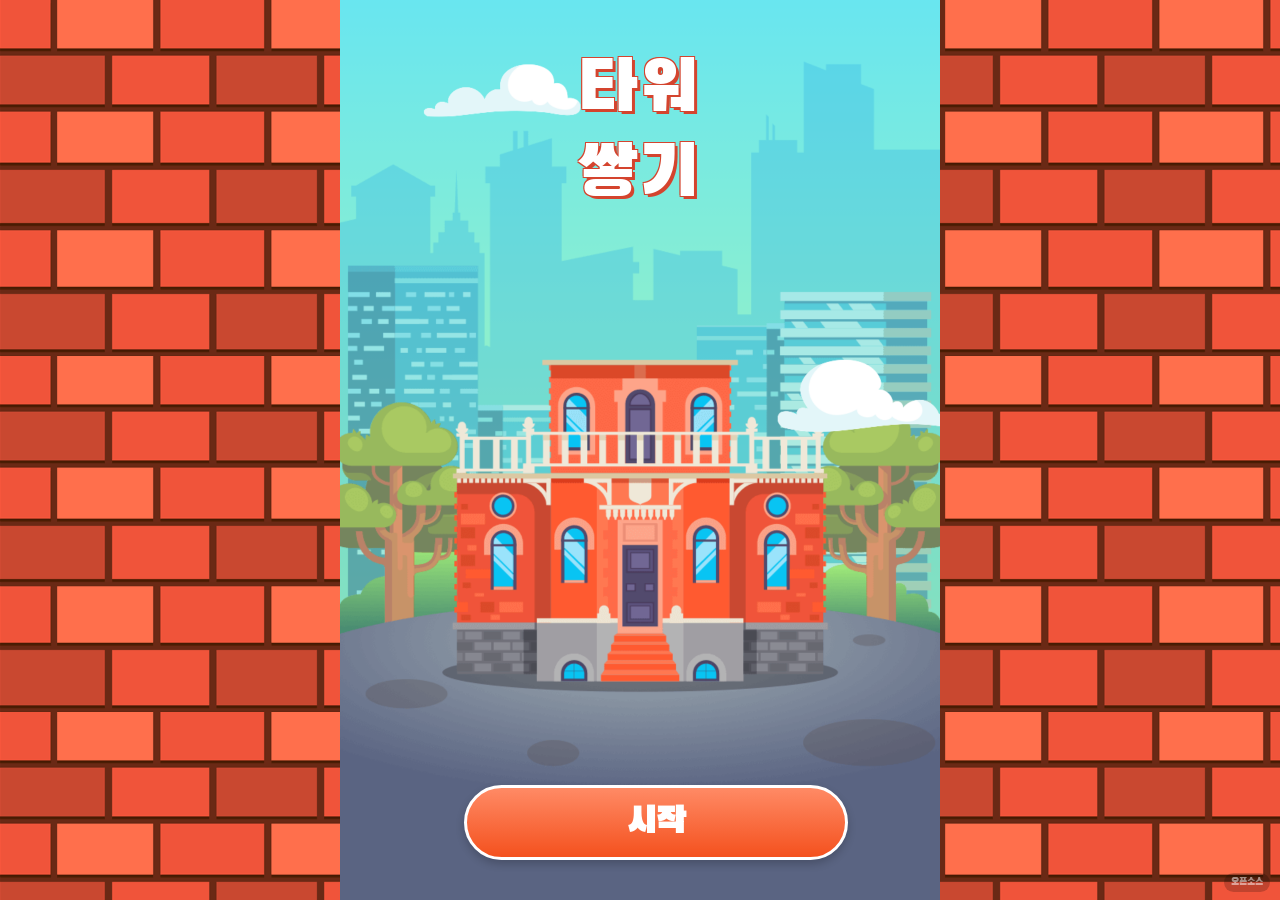
==== index.html @ 3e81380a "Add PWA support (manifest and service worker)" ====
<!DOCTYPE html>
<html lang="ko">
<head>
  <meta charset="UTF-8">
  <base href="./">
  <meta name="viewport" content="width=device-width,initial-scale=1,maximum-scale=1,user-scalable=no,minimal-ui">
  <meta name="theme-color" content="#f95240">
  <link rel="manifest" href="./manifest.json">
  <title>타워 쌓기 - 토스 미니게임</title>
  <link rel="icon" type="image/x-icon" href="./assets/favicon-Cavh6cUP.png">
  <link rel="stylesheet" href="./mobile-layout.css">
  <style>
    @font-face {
      font-family: 'Black Han Sans';
      src: url('./assets/BlackHanSans-Regular-XAxCrE-R.ttf') format('truetype');
      font-weight: 400;
      font-style: normal;
      font-display: swap;
    }
    @font-face {
      font-family: 'wenxue';
      src: url('./assets/wenxue-BRU_-e2p.woff') format('woff'),
           url('./assets/wenxue-CHof2flc.ttf') format('truetype');
      font-weight: normal;
      font-style: normal;
    }
    * { margin: 0; padding: 0; }
    img { width: 100%; }
    html { background: #fff; height: 100%; }
    body {
      font-family: 'Black Han Sans', 'Apple SD Gothic Neo', 'Noto Sans CJK KR', sans-serif;
      margin: 0 auto; text-align: center;
      width: 100%; height: 100%;
      background: #f95240 url(./assets/main-bg-4moCKXOc.png);
    }
    html { font-size: 17.6vh; }
    #canvas { position: fixed; left: 0; top: 0; right: 0; bottom: 0; margin: auto; }
    a { text-decoration: none; }
    li, ol, ul { list-style-type: none; padding: 0; margin: 0; }
    .hide { display: none; }

    .loading { background-color: #f05a50; height: 100%; width: 100%; }
    .loading .main { width: 60%; margin: 0 auto; color: #fff; }
    .loading .main img { width: 60%; margin: 1rem auto 0; }
    .loading .main .title { font-size: .3rem; }
    .loading .main .text { font-size: .15rem; }
    .loading .main .bar { height: .12rem; width: 100%; border: 3px solid #fff; border-radius: .6rem; margin: .1rem 0; }
    .loading .main .bar .sub { height: .1rem; width: 98%; margin: .008rem auto 0; }
    .loading .main .bar .percent { height: 100%; width: 0; background-color: #fff; border-radius: .6rem; }
    .loading .logo { position: absolute; bottom: .3rem; left: 0; right: 0; }
    .loading .logo img { width: 1rem; }

    .content { height: 100vh; max-width: 480px; margin: 0 auto; position: relative; }
    .landing .title { width: 60%; }
    .landing .action-2 { position: absolute; bottom: .2rem; width: 100%; }
    .landing .start { width: 65%; }

    .modal .mask { background-color: #000; opacity: .6; position: fixed; height: 100%; width: 100%; top: 0; left: 0; }
    .modal .modal-content { position: fixed; height: 100%; width: 90%; max-width: 480px; left: 50%; transform: translateX(-50%); margin-top: .3rem; top: 0; }
    .modal .main { width: 85%; margin: 0 auto; }
    .modal .container { position: relative; }
    .modal .bg { width: 100%; position: absolute; top: 0; left: 0; }
    .modal .modal-main { width: 100%; position: absolute; top: 0; left: 0; margin-top: -.4rem; }
    .modal .over-img { width: 80%; margin: .8rem auto 0; }
    .modal .over-score { margin-top: -.2rem; font-size: .5rem; color: #ff735c; text-shadow: -2px -2px 0 #fff, 2px -2px 0 #fff, -2px 2px 0 #fff, 2px 2px 0 #fff; }
    .modal .tip { font-size: .16rem; color: #9b724e; }
    .modal .over-button-b { width: 70%; margin: .1rem auto 0; }

    /* Korean localized text styles */
    .ko-title {
      font-family: 'Black Han Sans', 'Apple SD Gothic Neo', 'Noto Sans CJK KR', sans-serif;
      font-size: .45rem;
      color: #fff;
      text-shadow: 3px 3px 0 #d4442e, -1px -1px 0 #d4442e, 1px -1px 0 #d4442e, -1px 1px 0 #d4442e;
      letter-spacing: 0.05em;
      line-height: 1.2;
      padding: .3rem 0;
      width: 80%;
      margin: 0 auto;
    }
    .ko-btn {
      display: inline-block;
      font-family: 'Black Han Sans', 'Apple SD Gothic Neo', 'Noto Sans CJK KR', sans-serif;
      font-size: .22rem;
      color: #fff;
      background: linear-gradient(180deg, #ff8a65 0%, #f4511e 100%);
      border: 3px solid #fff;
      border-radius: .6rem;
      padding: .08rem .4rem;
      cursor: pointer;
      text-decoration: none;
      box-shadow: 0 4px 8px rgba(0,0,0,0.2);
      transition: transform 0.1s;
      margin: .05rem 0;
    }
    .ko-btn:active { transform: scale(0.95); }
    .ko-btn.action-grid__primary { display: block; width: 80%; margin: .05rem auto; }
    .ko-game-over {
      font-family: 'Black Han Sans', 'Apple SD Gothic Neo', 'Noto Sans CJK KR', sans-serif;
      font-size: .32rem;
      color: #ff735c;
      text-shadow: -2px -2px 0 #fff, 2px -2px 0 #fff, -2px 2px 0 #fff, 2px 2px 0 #fff;
      margin: .6rem auto .1rem;
    }

    .swing {
      animation: sw 2s ease-in-out alternate infinite;
    }
    @keyframes sw {
      0% { transform: rotate(5deg); transform-origin: top center; }
      100% { transform: rotate(-5deg); transform-origin: top center; }
    }
  </style>
  <!-- Toss SDK bridge: exposes window.TossFramework from @apps-in-toss/web-framework -->
  <script src="./toss-bridge.js"></script>
  <script type="module" crossorigin src="./assets/index-CRgUAfRE.js"></script>
  <script>
    if ('serviceWorker' in navigator) {
      window.addEventListener('load', () => {
        navigator.serviceWorker.register('./sw.js')
          .then(reg => console.log('Service Worker registered', reg))
          .catch(err => console.error('Service Worker registration failed', err));
      });
    }
  </script>
</head>
<body>
  <canvas id="canvas" class="hide"></canvas>
  <div class="content base-layout">
    <div class="loading">
      <div class="main">
        <img src="./assets/main-loading-CPKvSDCZ.gif">
        <div class="progress">
          <div class="title">0%</div>
          <div class="bar"><div class="sub"><div class="percent"></div></div></div>
          <div class="text">로딩 중...</div>
        </div>
      </div>
    </div>
    <div class="landing hide">
      <div class="action-1">
        <div class="ko-title swing">타워<br>쌓기</div>
      </div>
      <div class="action-2">
        <div id="start" class="ko-btn action-grid__primary">시작</div>
      </div>
    </div>
    <a href="./credits.html" style="position:fixed;bottom:8px;right:10px;z-index:9999;font-size:10px;color:rgba(255,255,255,0.5);text-decoration:none;background:rgba(0,0,0,0.2);padding:3px 7px;border-radius:10px;">오픈소스</a>
    <div id="modal" class="modal hide">
      <div class="mask"></div>
      <div class="js-modal-content modal-content">
        <div class="main">
          <div class="container">
            <img src="./assets/main-modal-bg-Vj09WdUN.png" class="bg">
            <div class="modal-main">
              <div id="over-modal" class="hide js-modal-card">
                <div class="ko-game-over">게임 오버</div>
                <div id="score" class="over-score"></div>
                <div id="over-zero" class="hide">
                  <div class="tip">
                    <p>다시 시도!</p>
                    <div class="ko-btn js-reload action-grid__primary">다시하기</div>
                  </div>
                </div>
              </div>
            </div>
          </div>
        </div>
      </div>
    </div>
  </div>
</body>
</html>
---- mobile-layout.css ----
/**
 * Shared Mobile Layout System for Toss Mini-Games
 *
 * Common classes:
 *   .base-layout    — single mobile container (max-width 480px, centered)
 *   .top-nav        — top navigation bar
 *   .section-card   — bordered content card with padding
 *   .resource-list  — 2-column grid for key-value information
 *   .action-grid    — button grid (primary full-width, secondary 2-col)
 *   .bottom-bar     — fixed/sticky bottom menu
 *
 * Rules applied globally:
 *   - overflow-x hidden (no horizontal scroll)
 *   - iPhone safe area insets
 *   - word-wrap / overflow-wrap for long text
 */

/* === Global resets for mobile === */
html, body {
  overflow-x: hidden;
  overscroll-behavior: none;
  -webkit-overflow-scrolling: touch;
  -webkit-text-size-adjust: 100%;
}

/* iPhone safe area support */
body {
  padding-top: env(safe-area-inset-top);
  padding-left: env(safe-area-inset-left);
  padding-right: env(safe-area-inset-right);
}

/* Prevent text overflow globally */
*, *::before, *::after {
  box-sizing: border-box;
  word-wrap: break-word;
  overflow-wrap: break-word;
}

/* === BaseLayout === */
.base-layout {
  width: 100%;
  max-width: 480px;
  margin: 0 auto;
  padding: 0 16px;
  box-sizing: border-box;
  min-height: 100vh;
  display: flex;
  flex-direction: column;
}

/* === TopNav === */
.top-nav {
  display: flex;
  align-items: center;
  justify-content: space-between;
  padding: 10px 0;
  flex-shrink: 0;
}

.top-nav__title {
  font-weight: bold;
  font-size: 1.2em;
}

.top-nav__actions {
  display: flex;
  gap: 8px;
  align-items: center;
}

/* === SectionCard === */
.section-card {
  border: 1px solid rgba(0, 0, 0, 0.15);
  border-radius: 8px;
  padding: 12px 14px;
  margin-bottom: 12px;
  background: inherit;
}

.section-card__title {
  font-weight: bold;
  font-size: 0.85em;
  text-transform: uppercase;
  letter-spacing: 0.03em;
  margin-bottom: 8px;
  opacity: 0.7;
}

/* === ResourceList (2-column grid) === */
.resource-list {
  display: grid;
  grid-template-columns: 1fr 1fr;
  gap: 6px 12px;
  list-style: none;
  padding: 0;
  margin: 0;
}

.resource-list__item {
  display: flex;
  justify-content: space-between;
  align-items: baseline;
  padding: 4px 0;
  min-width: 0;
}

.resource-list__key {
  white-space: nowrap;
  overflow: hidden;
  text-overflow: ellipsis;
  margin-right: 6px;
  flex-shrink: 1;
  min-width: 0;
}

.resource-list__val {
  font-weight: bold;
  white-space: nowrap;
  flex-shrink: 0;
}

/* === ActionGrid === */
.action-grid {
  display: flex;
  flex-direction: column;
  gap: 8px;
  margin: 12px 0;
}

/* Primary buttons: full width */
.action-grid .btn-primary,
.action-grid__primary {
  display: block;
  width: 100%;
  padding: 12px 16px;
  border: none;
  border-radius: 6px;
  font-size: 1em;
  font-weight: bold;
  text-align: center;
  cursor: pointer;
  -webkit-tap-highlight-color: transparent;
}

/* Secondary buttons: 2-column grid */
.action-grid__secondary {
  display: grid;
  grid-template-columns: 1fr 1fr;
  gap: 8px;
}

.action-grid__secondary .btn-secondary,
.action-grid .btn-secondary {
  display: block;
  width: 100%;
  padding: 10px 12px;
  border: 1px solid currentColor;
  border-radius: 6px;
  font-size: 0.9em;
  text-align: center;
  cursor: pointer;
  background: transparent;
  -webkit-tap-highlight-color: transparent;
}

/* === BottomBar === */
.bottom-bar {
  position: fixed;
  bottom: 0;
  left: 0;
  right: 0;
  display: flex;
  justify-content: center;
  gap: 16px;
  padding: 10px 16px;
  padding-bottom: calc(10px + env(safe-area-inset-bottom));
  z-index: 1000;
  border-top: 1px solid rgba(0, 0, 0, 0.1);
  background: rgba(255, 255, 255, 0.95);
}

.bottom-bar__item {
  display: flex;
  flex-direction: column;
  align-items: center;
  font-size: 0.75em;
  cursor: pointer;
  -webkit-tap-highlight-color: transparent;
  text-decoration: none;
  color: inherit;
}

/* Reserve space so fixed bottom-bar doesn't cover content */
.has-bottom-bar {
  padding-bottom: calc(60px + env(safe-area-inset-bottom));
}
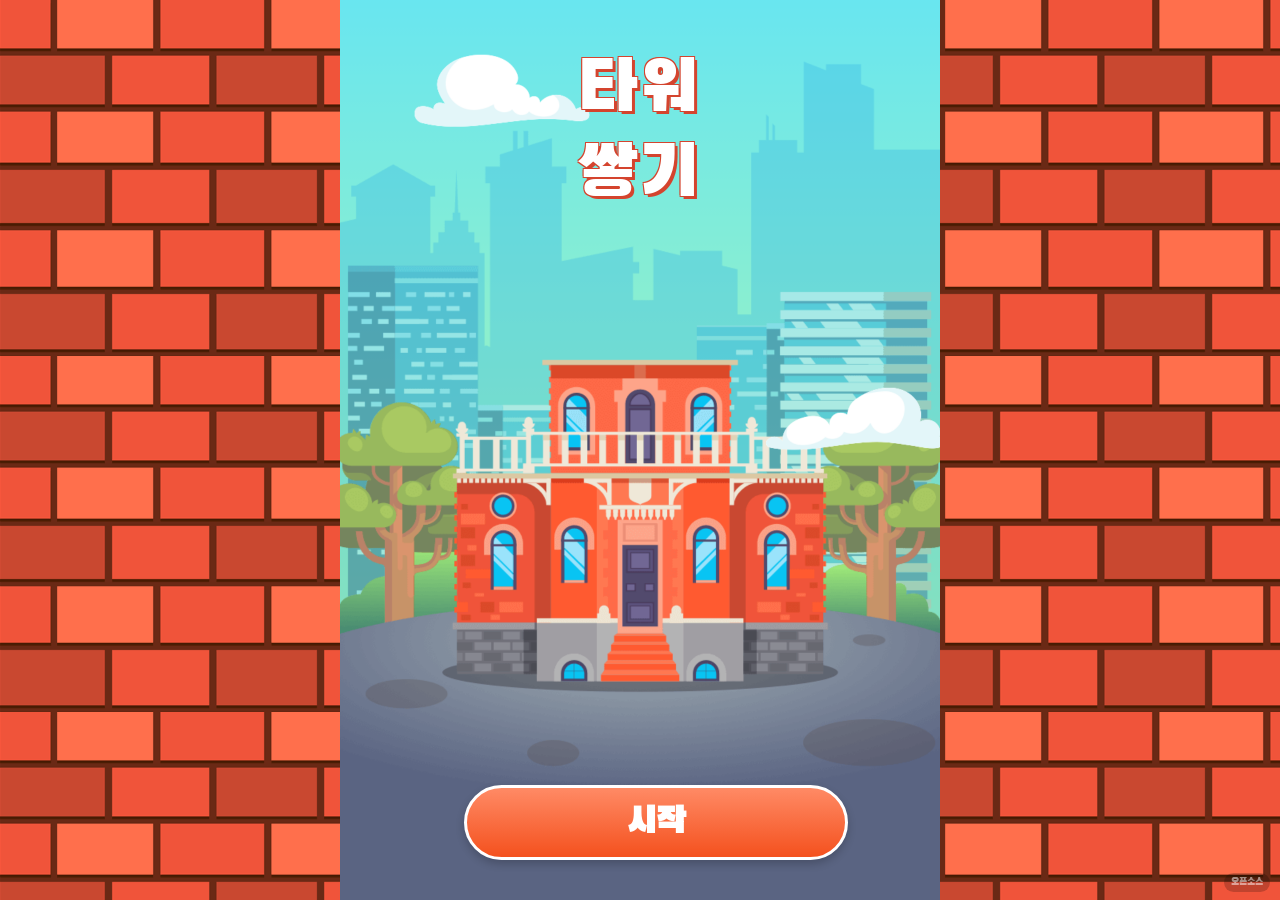
==== commit 88d61199: "Fix PWABuilder timeout issue by forcing immediate Service Worker registration and activation" ====
--- a/index.html
+++ b/index.html
@@ -116,11 +116,9 @@
   <script type="module" crossorigin src="./assets/index-CRgUAfRE.js"></script>
   <script>
     if ('serviceWorker' in navigator) {
-      window.addEventListener('load', () => {
-        navigator.serviceWorker.register('./sw.js')
-          .then(reg => console.log('Service Worker registered', reg))
-          .catch(err => console.error('Service Worker registration failed', err));
-      });
+      navigator.serviceWorker.register('./sw.js')
+        .then(reg => console.log('Service Worker registered', reg))
+        .catch(err => console.error('Service Worker registration failed', err));
     }
   </script>
 </head>
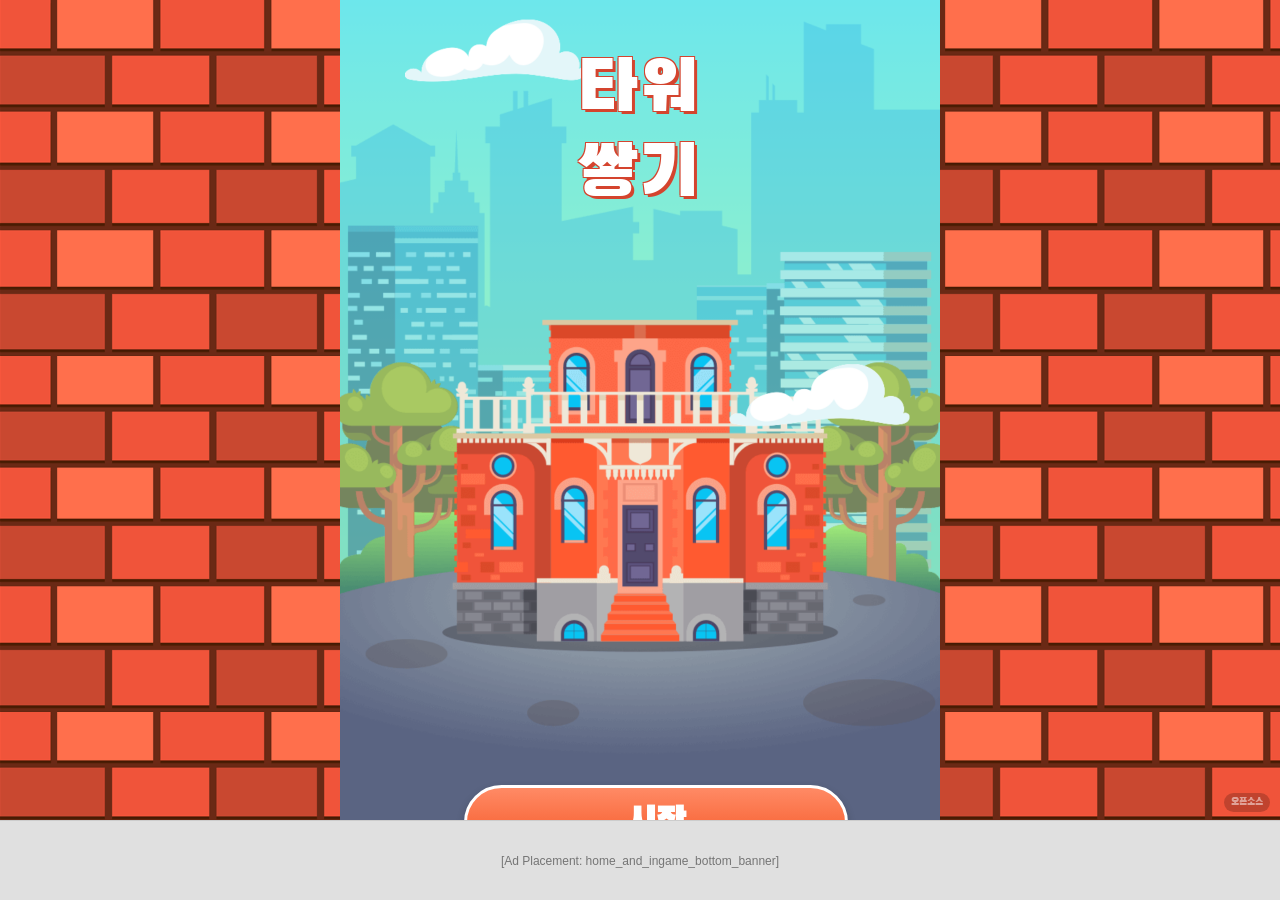
==== commit 1c6eeaf8: "feat: integrate toss ad hooks and update heart economy" ====
--- a/index.html
+++ b/index.html
@@ -5,7 +5,6 @@
   <base href="./">
   <meta name="viewport" content="width=device-width,initial-scale=1,maximum-scale=1,user-scalable=no,minimal-ui">
   <meta name="theme-color" content="#f95240">
-  <link rel="manifest" href="./manifest.json">
   <title>타워 쌓기 - 토스 미니게임</title>
   <link rel="icon" type="image/x-icon" href="./assets/favicon-Cavh6cUP.png">
   <link rel="stylesheet" href="./mobile-layout.css">
@@ -32,12 +31,14 @@
       margin: 0 auto; text-align: center;
       width: 100%; height: 100%;
       background: #f95240 url(./assets/main-bg-4moCKXOc.png);
+      overflow: hidden;
     }
     html { font-size: 17.6vh; }
-    #canvas { position: fixed; left: 0; top: 0; right: 0; bottom: 0; margin: auto; }
+    /* Adjusted bottom to 80px to make room for banner ad */
+    #canvas { position: fixed; left: 0; top: 0; right: 0; bottom: 80px; margin: auto; }
     a { text-decoration: none; }
     li, ol, ul { list-style-type: none; padding: 0; margin: 0; }
-    .hide { display: none; }
+    .hide { display: none !important; }
 
     .loading { background-color: #f05a50; height: 100%; width: 100%; }
     .loading .main { width: 60%; margin: 0 auto; color: #fff; }
@@ -50,7 +51,8 @@
     .loading .logo { position: absolute; bottom: .3rem; left: 0; right: 0; }
     .loading .logo img { width: 1rem; }
 
-    .content { height: 100vh; max-width: 480px; margin: 0 auto; position: relative; }
+    /* Adjusted content height to not overlap with bottom banner */
+    .content { height: calc(100vh - 80px); max-width: 480px; margin: 0 auto; position: relative; }
     .landing .title { width: 60%; }
     .landing .action-2 { position: absolute; bottom: .2rem; width: 100%; }
     .landing .start { width: 65%; }
@@ -95,6 +97,12 @@
     }
     .ko-btn:active { transform: scale(0.95); }
     .ko-btn.action-grid__primary { display: block; width: 80%; margin: .05rem auto; }
+    
+    #rewarded-retry {
+      background: linear-gradient(180deg, #4caf50 0%, #2e7d32 100%);
+      font-size: .18rem;
+    }
+
     .ko-game-over {
       font-family: 'Black Han Sans', 'Apple SD Gothic Neo', 'Noto Sans CJK KR', sans-serif;
       font-size: .32rem;
@@ -110,17 +118,44 @@
       0% { transform: rotate(5deg); transform-origin: top center; }
       100% { transform: rotate(-5deg); transform-origin: top center; }
     }
+
+    /* Ad placeholders */
+    .ad-placeholder {
+      width: 100%;
+      height: 80px;
+    }
+    .bottom-banner-container {
+      position: fixed;
+      bottom: 0;
+      left: 0;
+      right: 0;
+      width: 100%;
+      height: 80px;
+      z-index: 9999;
+      background-color: #e0e0e0;
+    }
+    .gameover-image-ad {
+      width: 80%;
+      height: 60px;
+      margin: 10px auto;
+      border-radius: 8px;
+    }
   </style>
+
+  <!-- Toss Ads Abstraction Layer -->
+  <script src="./toss-ads.js"></script>
+
+  <script>
+    // Initialize heart economy from sessionStorage
+    const storedHearts = sessionStorage.getItem('currentStartHearts');
+    window.currentStartHearts = storedHearts ? parseInt(storedHearts, 10) : 1;
+    // Clear it so it defaults to 1 for the next session unless explicitly rewarded again
+    sessionStorage.removeItem('currentStartHearts');
+  </script>
+
   <!-- Toss SDK bridge: exposes window.TossFramework from @apps-in-toss/web-framework -->
   <script src="./toss-bridge.js"></script>
   <script type="module" crossorigin src="./assets/index-CRgUAfRE.js"></script>
-  <script>
-    if ('serviceWorker' in navigator) {
-      navigator.serviceWorker.register('./sw.js')
-        .then(reg => console.log('Service Worker registered', reg))
-        .catch(err => console.error('Service Worker registration failed', err));
-    }
-  </script>
 </head>
 <body>
   <canvas id="canvas" class="hide"></canvas>
@@ -143,7 +178,8 @@
         <div id="start" class="ko-btn action-grid__primary">시작</div>
       </div>
     </div>
-    <a href="./credits.html" style="position:fixed;bottom:8px;right:10px;z-index:9999;font-size:10px;color:rgba(255,255,255,0.5);text-decoration:none;background:rgba(0,0,0,0.2);padding:3px 7px;border-radius:10px;">오픈소스</a>
+    <a href="./credits.html" style="position:fixed;bottom:88px;right:10px;z-index:9998;font-size:10px;color:rgba(255,255,255,0.5);text-decoration:none;background:rgba(0,0,0,0.2);padding:3px 7px;border-radius:10px;">오픈소스</a>
+    
     <div id="modal" class="modal hide">
       <div class="mask"></div>
       <div class="js-modal-content modal-content">
@@ -156,9 +192,11 @@
                 <div id="score" class="over-score"></div>
                 <div id="over-zero" class="hide">
                   <div class="tip">
-                    <p>다시 시도!</p>
-                    <div class="ko-btn js-reload action-grid__primary">다시하기</div>
+                    <div class="ko-btn id-retry-interstitial action-grid__primary">다시하기</div>
+                    <div class="ko-btn id-retry-rewarded action-grid__primary" id="rewarded-retry">광고 보고 하트 3개 받기</div>
                   </div>
+                  <!-- Game Over Lower Image Ad -->
+                  <div id="gameover_bottom_image_ad" class="ad-placeholder gameover-image-ad"></div>
                 </div>
               </div>
             </div>
@@ -167,5 +205,50 @@
       </div>
     </div>
   </div>
+
+  <!-- Global Bottom Banner Ad Area -->
+  <div id="global_bottom_banner" class="bottom-banner-container"></div>
+
+  <script>
+    // Adjust canvas height to not overlap with the bottom banner
+    window.TossAds.renderOrReserveBannerAd('global_bottom_banner', 'home_and_ingame_bottom_banner');
+    window.TossAds.renderOrReserveBannerAd('gameover_bottom_image_ad', 'gameover_bottom_image_ad');
+
+    // Override the setGameFailed logic from the bundled script
+    // We attach to the native JS load event to override any globals
+    window.addEventListener('load', () => {
+      if (window.TowerGame) {
+        // Find setGameFailed logic. It was hardcoded in the HTML previously, so we'll re-bind it.
+        // Actually, setGameFailed is passed into TowerGame initialization in index-*.js.
+        // Since we cannot easily override it after init, we update the logic in the minified bundle directly.
+      }
+    });
+
+    // Handle Interstitial Retry Hook
+    document.querySelectorAll('.id-retry-interstitial').forEach(btn => {
+      btn.addEventListener('click', async () => {
+        const success = await window.TossAds.showInterstitialAd('game_over_retry_interstitial');
+        if (success) {
+          const e = new URL(window.location.href);
+          e.searchParams.set("s", Date.now());
+          window.location.href = e.toString();
+        }
+      });
+    });
+
+    // Handle Rewarded Ad Hearts Hook
+    document.querySelectorAll('.id-retry-rewarded').forEach(btn => {
+      btn.addEventListener('click', async () => {
+        const success = await window.TossAds.showRewardedAd('game_over_rewarded_hearts');
+        if (success) {
+          // Grant 3 hearts for the next attempt
+          sessionStorage.setItem('currentStartHearts', 3);
+          const e = new URL(window.location.href);
+          e.searchParams.set("s", Date.now());
+          window.location.href = e.toString();
+        }
+      });
+    });
+  </script>
 </body>
 </html>
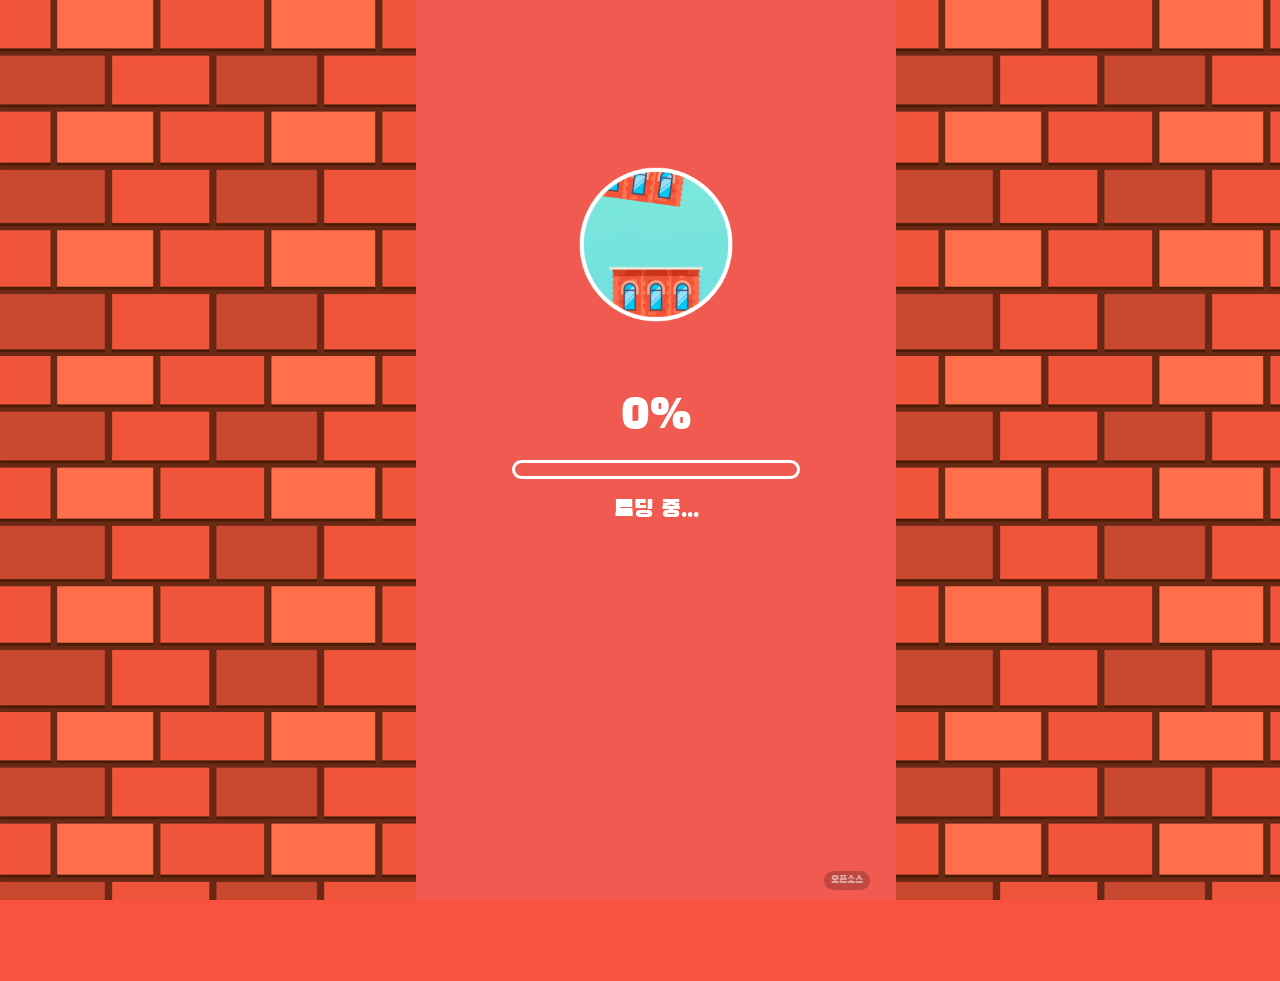
==== commit 7602a882: "fix: adjust layout for bottom banner and change heart semantics to attempts" ====
--- a/index.html
+++ b/index.html
@@ -3,7 +3,7 @@
 <head>
   <meta charset="UTF-8">
   <base href="./">
-  <meta name="viewport" content="width=device-width,initial-scale=1,maximum-scale=1,user-scalable=no,minimal-ui">
+  <meta name="viewport" content="width=device-width,initial-scale=1,maximum-scale=1,user-scalable=no,minimal-ui,viewport-fit=cover">
   <meta name="theme-color" content="#f95240">
   <title>타워 쌓기 - 토스 미니게임</title>
   <link rel="icon" type="image/x-icon" href="./assets/favicon-Cavh6cUP.png">
@@ -23,46 +23,96 @@
       font-weight: normal;
       font-style: normal;
     }
-    * { margin: 0; padding: 0; }
+    * { margin: 0; padding: 0; box-sizing: border-box; }
     img { width: 100%; }
-    html { background: #fff; height: 100%; }
-    body {
+    
+    html, body {
+      height: 100%;
+      background: #f95240 url(./assets/main-bg-4moCKXOc.png);
       font-family: 'Black Han Sans', 'Apple SD Gothic Neo', 'Noto Sans CJK KR', sans-serif;
-      margin: 0 auto; text-align: center;
-      width: 100%; height: 100%;
-      background: #f95240 url(./assets/main-bg-4moCKXOc.png);
       overflow: hidden;
     }
     html { font-size: 17.6vh; }
-    /* Adjusted bottom to 80px to make room for banner ad */
-    #canvas { position: fixed; left: 0; top: 0; right: 0; bottom: 80px; margin: auto; }
+
+    /* Layout wrapper to safely reserve bottom space without overlap */
+    .app-wrapper {
+      display: flex;
+      flex-direction: column;
+      width: 100%;
+      height: 100%;
+    }
+    
+    .content-area {
+      flex: 1;
+      position: relative;
+      width: 100%;
+      max-width: 480px;
+      margin: 0 auto;
+      display: flex;
+      flex-direction: column;
+    }
+
+    /* Ad placeholders */
+    .ad-placeholder {
+      width: 100%;
+      display: flex;
+      align-items: center;
+      justify-content: center;
+      background-color: #e0e0e0;
+      color: #757575;
+      font-size: 12px;
+      font-family: sans-serif;
+      text-align: center;
+    }
+    
+    .bottom-banner-container {
+      flex-shrink: 0;
+      width: 100%;
+      height: 80px;
+      padding-bottom: env(safe-area-inset-bottom);
+      box-sizing: content-box;
+      background-color: #e0e0e0;
+      border-top: 1px solid #ccc;
+    }
+    
+    .gameover-image-ad {
+      height: 60px;
+      margin: 10px auto;
+      border-radius: 8px;
+    }
+
+    #canvas { 
+      position: absolute; 
+      left: 0; top: 0; right: 0; bottom: 0; 
+      margin: auto; 
+    }
+    
     a { text-decoration: none; }
     li, ol, ul { list-style-type: none; padding: 0; margin: 0; }
     .hide { display: none !important; }
 
-    .loading { background-color: #f05a50; height: 100%; width: 100%; }
-    .loading .main { width: 60%; margin: 0 auto; color: #fff; }
+    .loading { background-color: #f05a50; height: 100%; width: 100%; position: absolute; z-index: 10; }
+    .loading .main { width: 60%; margin: 0 auto; color: #fff; text-align: center; }
     .loading .main img { width: 60%; margin: 1rem auto 0; }
     .loading .main .title { font-size: .3rem; }
     .loading .main .text { font-size: .15rem; }
     .loading .main .bar { height: .12rem; width: 100%; border: 3px solid #fff; border-radius: .6rem; margin: .1rem 0; }
     .loading .main .bar .sub { height: .1rem; width: 98%; margin: .008rem auto 0; }
     .loading .main .bar .percent { height: 100%; width: 0; background-color: #fff; border-radius: .6rem; }
-    .loading .logo { position: absolute; bottom: .3rem; left: 0; right: 0; }
+    .loading .logo { position: absolute; bottom: .3rem; left: 0; right: 0; text-align: center; }
     .loading .logo img { width: 1rem; }
 
-    /* Adjusted content height to not overlap with bottom banner */
-    .content { height: calc(100vh - 80px); max-width: 480px; margin: 0 auto; position: relative; }
-    .landing .title { width: 60%; }
-    .landing .action-2 { position: absolute; bottom: .2rem; width: 100%; }
+    .landing { flex: 1; display: flex; flex-direction: column; width: 100%; position: absolute; height: 100%; z-index: 5;}
+    .landing .action-1 { flex: 1; display: flex; align-items: center; justify-content: center; }
+    .landing .action-2 { padding-bottom: 30px; text-align: center; }
     .landing .start { width: 65%; }
 
-    .modal .mask { background-color: #000; opacity: .6; position: fixed; height: 100%; width: 100%; top: 0; left: 0; }
-    .modal .modal-content { position: fixed; height: 100%; width: 90%; max-width: 480px; left: 50%; transform: translateX(-50%); margin-top: .3rem; top: 0; }
+    .modal .mask { background-color: #000; opacity: .6; position: fixed; height: 100%; width: 100%; top: 0; left: 0; z-index: 20;}
+    .modal .modal-content { position: absolute; height: 100%; width: 90%; max-width: 480px; left: 50%; transform: translateX(-50%); top: 0; display: flex; flex-direction: column; justify-content: center; z-index: 21;}
     .modal .main { width: 85%; margin: 0 auto; }
     .modal .container { position: relative; }
     .modal .bg { width: 100%; position: absolute; top: 0; left: 0; }
-    .modal .modal-main { width: 100%; position: absolute; top: 0; left: 0; margin-top: -.4rem; }
+    .modal .modal-main { width: 100%; position: absolute; top: 0; left: 0; margin-top: -.4rem; text-align: center; }
     .modal .over-img { width: 80%; margin: .8rem auto 0; }
     .modal .over-score { margin-top: -.2rem; font-size: .5rem; color: #ff735c; text-shadow: -2px -2px 0 #fff, 2px -2px 0 #fff, -2px 2px 0 #fff, 2px 2px 0 #fff; }
     .modal .tip { font-size: .16rem; color: #9b724e; }
@@ -79,6 +129,7 @@
       padding: .3rem 0;
       width: 80%;
       margin: 0 auto;
+      text-align: center;
     }
     .ko-btn {
       display: inline-block;
@@ -93,10 +144,11 @@
       text-decoration: none;
       box-shadow: 0 4px 8px rgba(0,0,0,0.2);
       transition: transform 0.1s;
-      margin: .05rem 0;
+      margin: .05rem auto;
+      text-align: center;
     }
     .ko-btn:active { transform: scale(0.95); }
-    .ko-btn.action-grid__primary { display: block; width: 80%; margin: .05rem auto; }
+    .ko-btn.action-grid__primary { display: block; width: 80%; }
     
     #rewarded-retry {
       background: linear-gradient(180deg, #4caf50 0%, #2e7d32 100%);
@@ -118,27 +170,12 @@
       0% { transform: rotate(5deg); transform-origin: top center; }
       100% { transform: rotate(-5deg); transform-origin: top center; }
     }
-
-    /* Ad placeholders */
-    .ad-placeholder {
-      width: 100%;
-      height: 80px;
-    }
-    .bottom-banner-container {
-      position: fixed;
-      bottom: 0;
-      left: 0;
-      right: 0;
-      width: 100%;
-      height: 80px;
-      z-index: 9999;
-      background-color: #e0e0e0;
-    }
-    .gameover-image-ad {
-      width: 80%;
-      height: 60px;
-      margin: 10px auto;
-      border-radius: 8px;
+    
+    .attempts-status {
+      font-size: .18rem;
+      color: #fff;
+      margin-bottom: 10px;
+      text-shadow: 1px 1px 0 #d4442e;
     }
   </style>
 
@@ -146,11 +183,10 @@
   <script src="./toss-ads.js"></script>
 
   <script>
-    // Initialize heart economy from sessionStorage
-    const storedHearts = sessionStorage.getItem('currentStartHearts');
-    window.currentStartHearts = storedHearts ? parseInt(storedHearts, 10) : 1;
-    // Clear it so it defaults to 1 for the next session unless explicitly rewarded again
-    sessionStorage.removeItem('currentStartHearts');
+    // Initialize available attempts from sessionStorage
+    const storedAttempts = sessionStorage.getItem('availableAttempts');
+    window.availableAttempts = storedAttempts ? parseInt(storedAttempts, 10) : 1;
+    console.log("[GameState] Available attempts:", window.availableAttempts);
   </script>
 
   <!-- Toss SDK bridge: exposes window.TossFramework from @apps-in-toss/web-framework -->
@@ -158,45 +194,54 @@
   <script type="module" crossorigin src="./assets/index-CRgUAfRE.js"></script>
 </head>
 <body>
-  <canvas id="canvas" class="hide"></canvas>
-  <div class="content base-layout">
-    <div class="loading">
-      <div class="main">
-        <img src="./assets/main-loading-CPKvSDCZ.gif">
-        <div class="progress">
-          <div class="title">0%</div>
-          <div class="bar"><div class="sub"><div class="percent"></div></div></div>
-          <div class="text">로딩 중...</div>
+  <div class="app-wrapper">
+    <div class="content-area base-layout" id="content-area">
+      <canvas id="canvas" class="hide"></canvas>
+      
+      <div class="loading">
+        <div class="main">
+          <img src="./assets/main-loading-CPKvSDCZ.gif">
+          <div class="progress">
+            <div class="title">0%</div>
+            <div class="bar"><div class="sub"><div class="percent"></div></div></div>
+            <div class="text">로딩 중...</div>
+          </div>
         </div>
       </div>
-    </div>
-    <div class="landing hide">
-      <div class="action-1">
-        <div class="ko-title swing">타워<br>쌓기</div>
+      
+      <div class="landing hide">
+        <div class="action-1">
+          <div class="ko-title swing">타워<br>쌓기</div>
+        </div>
+        <div class="action-2">
+          <div id="landing-attempts" class="attempts-status">도전 기회: 1</div>
+          <div id="start" class="ko-btn action-grid__primary">시작하기</div>
+          <div id="landing-rewarded" class="ko-btn action-grid__primary hide" style="background: linear-gradient(180deg, #4caf50 0%, #2e7d32 100%); font-size: .18rem;">광고 보고 도전 기회 3개 받기</div>
+        </div>
       </div>
-      <div class="action-2">
-        <div id="start" class="ko-btn action-grid__primary">시작</div>
-      </div>
-    </div>
-    <a href="./credits.html" style="position:fixed;bottom:88px;right:10px;z-index:9998;font-size:10px;color:rgba(255,255,255,0.5);text-decoration:none;background:rgba(0,0,0,0.2);padding:3px 7px;border-radius:10px;">오픈소스</a>
-    
-    <div id="modal" class="modal hide">
-      <div class="mask"></div>
-      <div class="js-modal-content modal-content">
-        <div class="main">
-          <div class="container">
-            <img src="./assets/main-modal-bg-Vj09WdUN.png" class="bg">
-            <div class="modal-main">
-              <div id="over-modal" class="hide js-modal-card">
-                <div class="ko-game-over">게임 오버</div>
-                <div id="score" class="over-score"></div>
-                <div id="over-zero" class="hide">
-                  <div class="tip">
-                    <div class="ko-btn id-retry-interstitial action-grid__primary">다시하기</div>
-                    <div class="ko-btn id-retry-rewarded action-grid__primary" id="rewarded-retry">광고 보고 하트 3개 받기</div>
+      
+      <a href="./credits.html" style="position:absolute;bottom:10px;right:10px;z-index:9998;font-size:10px;color:rgba(255,255,255,0.5);text-decoration:none;background:rgba(0,0,0,0.2);padding:3px 7px;border-radius:10px;">오픈소스</a>
+      
+      <div id="modal" class="modal hide">
+        <div class="mask"></div>
+        <div class="js-modal-content modal-content">
+          <div class="main">
+            <div class="container">
+              <img src="./assets/main-modal-bg-Vj09WdUN.png" class="bg">
+              <div class="modal-main">
+                <div id="over-modal" class="hide js-modal-card">
+                  <div class="ko-game-over">게임 오버</div>
+                  <div id="score" class="over-score"></div>
+                  <div id="over-zero" class="hide">
+                    <div class="tip">
+                      <div id="gameover-attempts-text" style="font-size: .2rem; color: #d4442e; font-weight: bold; margin-bottom: 5px;"></div>
+                      
+                      <div id="btn-retry" class="ko-btn id-retry-interstitial action-grid__primary">다시하기</div>
+                      <div id="btn-rewarded" class="ko-btn id-retry-rewarded action-grid__primary hide" style="background: linear-gradient(180deg, #4caf50 0%, #2e7d32 100%); font-size: .18rem;">광고 보고 도전 기회 3개 받기</div>
+                    </div>
+                    <!-- Game Over Lower Image Ad -->
+                    <div id="gameover_bottom_image_ad" class="ad-placeholder gameover-image-ad"></div>
                   </div>
-                  <!-- Game Over Lower Image Ad -->
-                  <div id="gameover_bottom_image_ad" class="ad-placeholder gameover-image-ad"></div>
                 </div>
               </div>
             </div>
@@ -204,25 +249,76 @@
         </div>
       </div>
     </div>
+    
+    <!-- Global Bottom Banner Ad Area (Strictly outside content area) -->
+    <div id="global_bottom_banner" class="bottom-banner-container ad-placeholder"></div>
   </div>
 
-  <!-- Global Bottom Banner Ad Area -->
-  <div id="global_bottom_banner" class="bottom-banner-container"></div>
-
   <script>
-    // Adjust canvas height to not overlap with the bottom banner
+    // Initialize banner
     window.TossAds.renderOrReserveBannerAd('global_bottom_banner', 'home_and_ingame_bottom_banner');
     window.TossAds.renderOrReserveBannerAd('gameover_bottom_image_ad', 'gameover_bottom_image_ad');
 
-    // Override the setGameFailed logic from the bundled script
-    // We attach to the native JS load event to override any globals
-    window.addEventListener('load', () => {
-      if (window.TowerGame) {
-        // Find setGameFailed logic. It was hardcoded in the HTML previously, so we'll re-bind it.
-        // Actually, setGameFailed is passed into TowerGame initialization in index-*.js.
-        // Since we cannot easily override it after init, we update the logic in the minified bundle directly.
+    // Update landing UI based on attempts
+    const landingAttemptsEl = document.getElementById('landing-attempts');
+    const startBtn = document.getElementById('start');
+    const landingRewardedBtn = document.getElementById('landing-rewarded');
+    
+    if (window.availableAttempts <= 0) {
+      landingAttemptsEl.textContent = '도전 기회를 모두 썼어요';
+      startBtn.classList.add('hide');
+      landingRewardedBtn.classList.remove('hide');
+    } else {
+      landingAttemptsEl.textContent = `도전 기회: ${window.availableAttempts}`;
+      startBtn.classList.remove('hide');
+      landingRewardedBtn.classList.add('hide');
+    }
+
+    // Landing screen rewarded ad hook
+    landingRewardedBtn.addEventListener('click', async () => {
+      const success = await window.TossAds.showRewardedAd('landing_rewarded_hearts');
+      if (success) {
+        sessionStorage.setItem('availableAttempts', 3);
+        const e = new URL(window.location.href);
+        e.searchParams.set("s", Date.now());
+        window.location.href = e.toString();
       }
     });
+
+    // Start button hook: consumes 1 attempt.
+    // The actual game start is bound to 'start' button in the minified bundle.
+    // We intercept the click visually. The bundle has its own event listener.
+    // It's safe to just decrement here, because if they start, the variable is updated.
+    startBtn.addEventListener('click', () => {
+      if (window.availableAttempts > 0) {
+        window.availableAttempts -= 1;
+        sessionStorage.setItem('availableAttempts', window.availableAttempts);
+        console.log("[GameState] Attempt consumed. Remaining:", window.availableAttempts);
+      }
+    });
+
+    // Update Game Over Modal UI when it is shown.
+    // We observe the modal for changes.
+    const observer = new MutationObserver(() => {
+      if (!document.getElementById('modal').classList.contains('hide')) {
+        const attemptsText = document.getElementById('gameover-attempts-text');
+        const btnRetry = document.getElementById('btn-retry');
+        const btnRewarded = document.getElementById('btn-rewarded');
+        
+        if (window.availableAttempts <= 0) {
+          attemptsText.textContent = '도전 기회를 모두 썼어요';
+          attemptsText.style.color = '#d4442e';
+          btnRetry.classList.add('hide');
+          btnRewarded.classList.remove('hide');
+        } else {
+          attemptsText.textContent = `남은 도전 기회: ${window.availableAttempts}`;
+          attemptsText.style.color = '#fff';
+          btnRetry.classList.remove('hide');
+          btnRewarded.classList.add('hide');
+        }
+      }
+    });
+    observer.observe(document.getElementById('modal'), { attributes: true, attributeFilter: ['class'] });
 
     // Handle Interstitial Retry Hook
     document.querySelectorAll('.id-retry-interstitial').forEach(btn => {
@@ -236,13 +332,13 @@
       });
     });
 
-    // Handle Rewarded Ad Hearts Hook
+    // Handle Rewarded Ad Attempts Hook (Game Over Screen)
     document.querySelectorAll('.id-retry-rewarded').forEach(btn => {
       btn.addEventListener('click', async () => {
         const success = await window.TossAds.showRewardedAd('game_over_rewarded_hearts');
         if (success) {
-          // Grant 3 hearts for the next attempt
-          sessionStorage.setItem('currentStartHearts', 3);
+          // Grant 3 attempts for future play
+          sessionStorage.setItem('availableAttempts', 3);
           const e = new URL(window.location.href);
           e.searchParams.set("s", Date.now());
           window.location.href = e.toString();
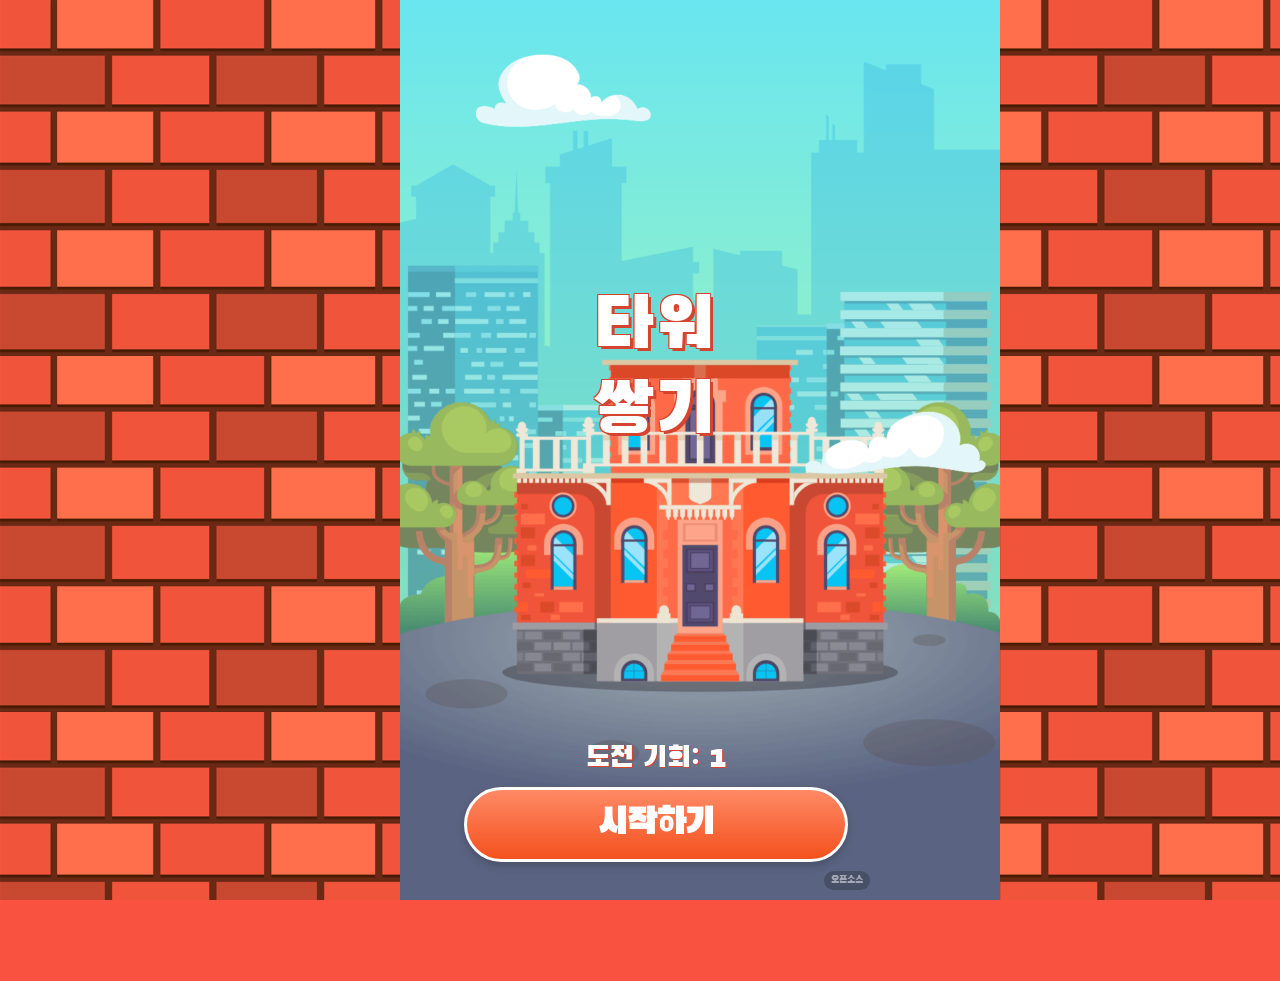
==== commit 9f3ce3a7: "fix: restore .content class to fix script initialization error" ====
--- a/index.html
+++ b/index.html
@@ -195,7 +195,7 @@
 </head>
 <body>
   <div class="app-wrapper">
-    <div class="content-area base-layout" id="content-area">
+    <div class="content content-area base-layout" id="content-area">
       <canvas id="canvas" class="hide"></canvas>
       
       <div class="loading">
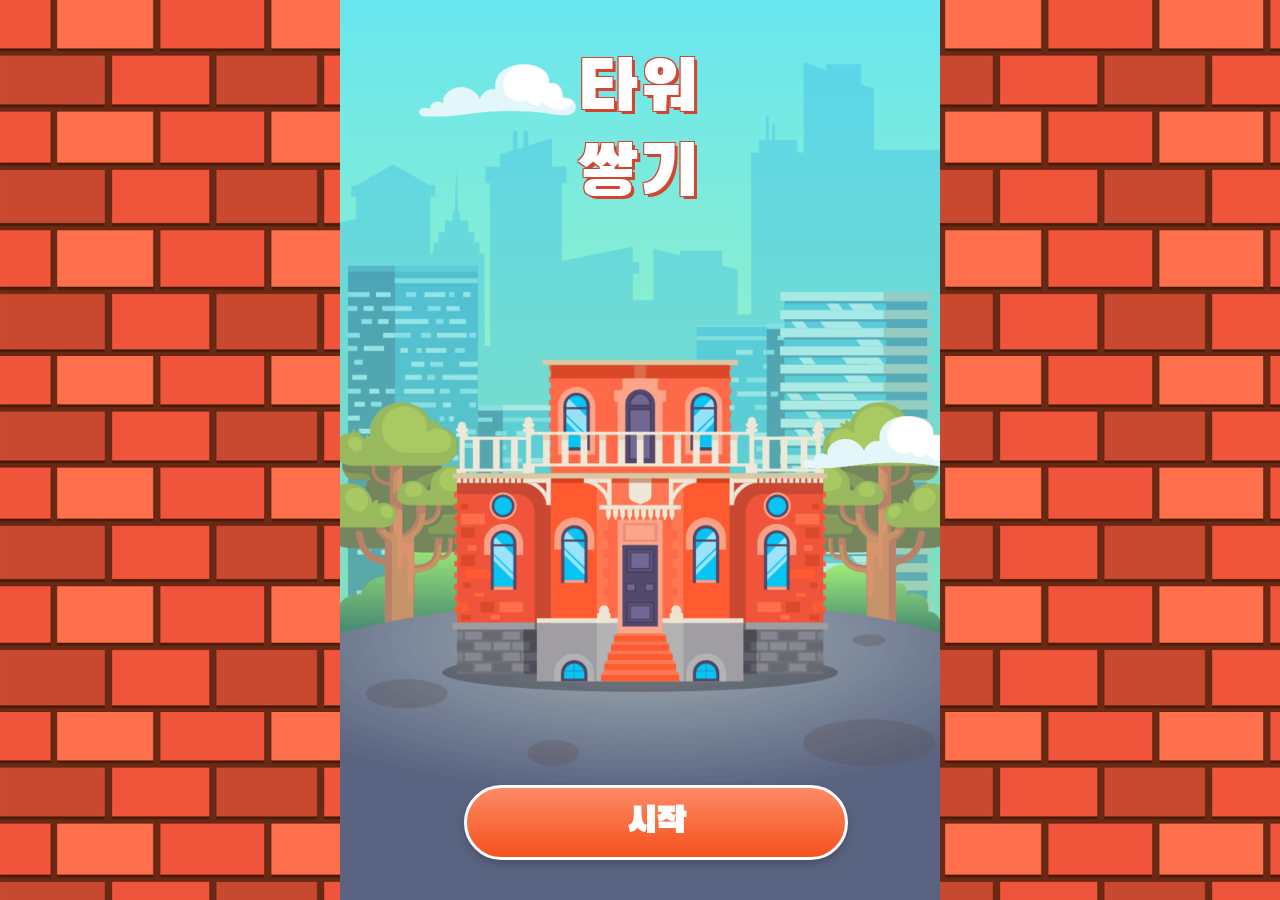
==== commit 31df69b2: "fix(sey-tower): restore heart layout and remove source button" ====
--- a/index.html
+++ b/index.html
@@ -3,7 +3,7 @@
 <head>
   <meta charset="UTF-8">
   <base href="./">
-  <meta name="viewport" content="width=device-width,initial-scale=1,maximum-scale=1,user-scalable=no,minimal-ui,viewport-fit=cover">
+  <meta name="viewport" content="width=device-width,initial-scale=1,maximum-scale=1,user-scalable=no,minimal-ui">
   <meta name="theme-color" content="#f95240">
   <title>타워 쌓기 - 토스 미니게임</title>
   <link rel="icon" type="image/x-icon" href="./assets/favicon-Cavh6cUP.png">
@@ -23,96 +23,43 @@
       font-weight: normal;
       font-style: normal;
     }
-    * { margin: 0; padding: 0; box-sizing: border-box; }
+    * { margin: 0; padding: 0; }
     img { width: 100%; }
-    
-    html, body {
-      height: 100%;
+    html { background: #fff; height: 100%; }
+    body {
+      font-family: 'Black Han Sans', 'Apple SD Gothic Neo', 'Noto Sans CJK KR', sans-serif;
+      margin: 0 auto; text-align: center;
+      width: 100%; height: 100%;
       background: #f95240 url(./assets/main-bg-4moCKXOc.png);
-      font-family: 'Black Han Sans', 'Apple SD Gothic Neo', 'Noto Sans CJK KR', sans-serif;
-      overflow: hidden;
     }
     html { font-size: 17.6vh; }
-
-    /* Layout wrapper to safely reserve bottom space without overlap */
-    .app-wrapper {
-      display: flex;
-      flex-direction: column;
-      width: 100%;
-      height: 100%;
-    }
-    
-    .content-area {
-      flex: 1;
-      position: relative;
-      width: 100%;
-      max-width: 480px;
-      margin: 0 auto;
-      display: flex;
-      flex-direction: column;
-    }
-
-    /* Ad placeholders */
-    .ad-placeholder {
-      width: 100%;
-      display: flex;
-      align-items: center;
-      justify-content: center;
-      background-color: #e0e0e0;
-      color: #757575;
-      font-size: 12px;
-      font-family: sans-serif;
-      text-align: center;
-    }
-    
-    .bottom-banner-container {
-      flex-shrink: 0;
-      width: 100%;
-      height: 80px;
-      padding-bottom: env(safe-area-inset-bottom);
-      box-sizing: content-box;
-      background-color: #e0e0e0;
-      border-top: 1px solid #ccc;
-    }
-    
-    .gameover-image-ad {
-      height: 60px;
-      margin: 10px auto;
-      border-radius: 8px;
-    }
-
-    #canvas { 
-      position: absolute; 
-      left: 0; top: 0; right: 0; bottom: 0; 
-      margin: auto; 
-    }
-    
+    #canvas { position: fixed; left: 0; top: 0; right: 0; bottom: 0; margin: auto; }
     a { text-decoration: none; }
     li, ol, ul { list-style-type: none; padding: 0; margin: 0; }
-    .hide { display: none !important; }
+    .hide { display: none; }
 
-    .loading { background-color: #f05a50; height: 100%; width: 100%; position: absolute; z-index: 10; }
-    .loading .main { width: 60%; margin: 0 auto; color: #fff; text-align: center; }
+    .loading { background-color: #f05a50; height: 100%; width: 100%; }
+    .loading .main { width: 60%; margin: 0 auto; color: #fff; }
     .loading .main img { width: 60%; margin: 1rem auto 0; }
     .loading .main .title { font-size: .3rem; }
     .loading .main .text { font-size: .15rem; }
     .loading .main .bar { height: .12rem; width: 100%; border: 3px solid #fff; border-radius: .6rem; margin: .1rem 0; }
     .loading .main .bar .sub { height: .1rem; width: 98%; margin: .008rem auto 0; }
     .loading .main .bar .percent { height: 100%; width: 0; background-color: #fff; border-radius: .6rem; }
-    .loading .logo { position: absolute; bottom: .3rem; left: 0; right: 0; text-align: center; }
+    .loading .logo { position: absolute; bottom: .3rem; left: 0; right: 0; }
     .loading .logo img { width: 1rem; }
 
-    .landing { flex: 1; display: flex; flex-direction: column; width: 100%; position: absolute; height: 100%; z-index: 5;}
-    .landing .action-1 { flex: 1; display: flex; align-items: center; justify-content: center; }
-    .landing .action-2 { padding-bottom: 30px; text-align: center; }
+    .content { height: 100vh; max-width: 480px; margin: 0 auto; position: relative; }
+    .landing .title { width: 60%; }
+    .landing .action-2 { position: absolute; bottom: .2rem; width: 100%; }
     .landing .start { width: 65%; }
 
-    .modal .mask { background-color: #000; opacity: .6; position: fixed; height: 100%; width: 100%; top: 0; left: 0; z-index: 20;}
-    .modal .modal-content { position: absolute; height: 100%; width: 90%; max-width: 480px; left: 50%; transform: translateX(-50%); top: 0; display: flex; flex-direction: column; justify-content: center; z-index: 21;}
+    .modal .mask { background-color: #000; opacity: .6; position: fixed; height: 100%; width: 100%; top: 0; left: 0; }
+    .modal .modal-content { position: fixed; height: 100%; width: 90%; max-width: 480px; left: 50%; transform: translateX(-50%); margin-top: .3rem; top: 0; }
     .modal .main { width: 85%; margin: 0 auto; }
     .modal .container { position: relative; }
     .modal .bg { width: 100%; position: absolute; top: 0; left: 0; }
-    .modal .modal-main { width: 100%; position: absolute; top: 0; left: 0; margin-top: -.4rem; text-align: center; }
+    .modal .modal-main { width: 100%; position: absolute; top: 0; left: 0; margin-top: -.4rem; }
     .modal .over-img { width: 80%; margin: .8rem auto 0; }
     .modal .over-score { margin-top: -.2rem; font-size: .5rem; color: #ff735c; text-shadow: -2px -2px 0 #fff, 2px -2px 0 #fff, -2px 2px 0 #fff, 2px 2px 0 #fff; }
     .modal .tip { font-size: .16rem; color: #9b724e; }
@@ -129,7 +76,6 @@
       padding: .3rem 0;
       width: 80%;
       margin: 0 auto;
-      text-align: center;
     }
     .ko-btn {
       display: inline-block;
@@ -144,17 +90,10 @@
       text-decoration: none;
       box-shadow: 0 4px 8px rgba(0,0,0,0.2);
       transition: transform 0.1s;
-      margin: .05rem auto;
-      text-align: center;
+      margin: .05rem 0;
     }
     .ko-btn:active { transform: scale(0.95); }
-    .ko-btn.action-grid__primary { display: block; width: 80%; }
-    
-    #rewarded-retry {
-      background: linear-gradient(180deg, #4caf50 0%, #2e7d32 100%);
-      font-size: .18rem;
-    }
-
+    .ko-btn.action-grid__primary { display: block; width: 80%; margin: .05rem auto; }
     .ko-game-over {
       font-family: 'Black Han Sans', 'Apple SD Gothic Neo', 'Noto Sans CJK KR', sans-serif;
       font-size: .32rem;
@@ -170,77 +109,48 @@
       0% { transform: rotate(5deg); transform-origin: top center; }
       100% { transform: rotate(-5deg); transform-origin: top center; }
     }
-    
-    .attempts-status {
-      font-size: .18rem;
-      color: #fff;
-      margin-bottom: 10px;
-      text-shadow: 1px 1px 0 #d4442e;
-    }
   </style>
-
   <!-- Toss Ads Abstraction Layer -->
   <script src="./toss-ads.js"></script>
-
-  <script>
-    // Initialize available attempts from sessionStorage
-    const storedAttempts = sessionStorage.getItem('availableAttempts');
-    window.availableAttempts = storedAttempts ? parseInt(storedAttempts, 10) : 1;
-    console.log("[GameState] Available attempts:", window.availableAttempts);
-  </script>
-
   <!-- Toss SDK bridge: exposes window.TossFramework from @apps-in-toss/web-framework -->
   <script src="./toss-bridge.js"></script>
   <script type="module" crossorigin src="./assets/index-CRgUAfRE.js"></script>
 </head>
 <body>
-  <div class="app-wrapper">
-    <div class="content content-area base-layout" id="content-area">
-      <canvas id="canvas" class="hide"></canvas>
-      
-      <div class="loading">
-        <div class="main">
-          <img src="./assets/main-loading-CPKvSDCZ.gif">
-          <div class="progress">
-            <div class="title">0%</div>
-            <div class="bar"><div class="sub"><div class="percent"></div></div></div>
-            <div class="text">로딩 중...</div>
-          </div>
+  <canvas id="canvas" class="hide"></canvas>
+  <div class="content base-layout">
+    <div class="loading">
+      <div class="main">
+        <img src="./assets/main-loading-CPKvSDCZ.gif">
+        <div class="progress">
+          <div class="title">0%</div>
+          <div class="bar"><div class="sub"><div class="percent"></div></div></div>
+          <div class="text">로딩 중...</div>
         </div>
       </div>
-      
-      <div class="landing hide">
-        <div class="action-1">
-          <div class="ko-title swing">타워<br>쌓기</div>
-        </div>
-        <div class="action-2">
-          <div id="landing-attempts" class="attempts-status">도전 기회: 1</div>
-          <div id="start" class="ko-btn action-grid__primary">시작하기</div>
-          <div id="landing-rewarded" class="ko-btn action-grid__primary hide" style="background: linear-gradient(180deg, #4caf50 0%, #2e7d32 100%); font-size: .18rem;">광고 보고 도전 기회 3개 받기</div>
-        </div>
+    </div>
+    <div class="landing hide">
+      <div class="action-1">
+        <div class="ko-title swing">타워<br>쌓기</div>
       </div>
-      
-      <a href="./credits.html" style="position:absolute;bottom:10px;right:10px;z-index:9998;font-size:10px;color:rgba(255,255,255,0.5);text-decoration:none;background:rgba(0,0,0,0.2);padding:3px 7px;border-radius:10px;">오픈소스</a>
-      
-      <div id="modal" class="modal hide">
-        <div class="mask"></div>
-        <div class="js-modal-content modal-content">
-          <div class="main">
-            <div class="container">
-              <img src="./assets/main-modal-bg-Vj09WdUN.png" class="bg">
-              <div class="modal-main">
-                <div id="over-modal" class="hide js-modal-card">
-                  <div class="ko-game-over">게임 오버</div>
-                  <div id="score" class="over-score"></div>
-                  <div id="over-zero" class="hide">
-                    <div class="tip">
-                      <div id="gameover-attempts-text" style="font-size: .2rem; color: #d4442e; font-weight: bold; margin-bottom: 5px;"></div>
-                      
-                      <div id="btn-retry" class="ko-btn id-retry-interstitial action-grid__primary">다시하기</div>
-                      <div id="btn-rewarded" class="ko-btn id-retry-rewarded action-grid__primary hide" style="background: linear-gradient(180deg, #4caf50 0%, #2e7d32 100%); font-size: .18rem;">광고 보고 도전 기회 3개 받기</div>
-                    </div>
-                    <!-- Game Over Lower Image Ad -->
-                    <div id="gameover_bottom_image_ad" class="ad-placeholder gameover-image-ad"></div>
+      <div class="action-2">
+        <div id="start" class="ko-btn action-grid__primary">시작</div>
+      </div>
+    </div>
+    <div id="modal" class="modal hide">
+      <div class="mask"></div>
+      <div class="js-modal-content modal-content">
+        <div class="main">
+          <div class="container">
+            <img src="./assets/main-modal-bg-Vj09WdUN.png" class="bg">
+            <div class="modal-main">
+              <div id="over-modal" class="hide js-modal-card">
+                <div class="ko-game-over">게임 오버</div>
+                <div id="score" class="over-score"></div>
+                <div id="over-zero" class="hide">
+                  <div class="tip">
+                    <p>다시 시도!</p>
+                    <div class="ko-btn id-retry-interstitial action-grid__primary">다시하기</div>
                   </div>
                 </div>
               </div>
@@ -249,96 +159,20 @@
         </div>
       </div>
     </div>
-    
-    <!-- Global Bottom Banner Ad Area (Strictly outside content area) -->
-    <div id="global_bottom_banner" class="bottom-banner-container ad-placeholder"></div>
   </div>
-
   <script>
-    // Initialize banner
-    window.TossAds.renderOrReserveBannerAd('global_bottom_banner', 'home_and_ingame_bottom_banner');
-    window.TossAds.renderOrReserveBannerAd('gameover_bottom_image_ad', 'gameover_bottom_image_ad');
-
-    // Update landing UI based on attempts
-    const landingAttemptsEl = document.getElementById('landing-attempts');
-    const startBtn = document.getElementById('start');
-    const landingRewardedBtn = document.getElementById('landing-rewarded');
-    
-    if (window.availableAttempts <= 0) {
-      landingAttemptsEl.textContent = '도전 기회를 모두 썼어요';
-      startBtn.classList.add('hide');
-      landingRewardedBtn.classList.remove('hide');
-    } else {
-      landingAttemptsEl.textContent = `도전 기회: ${window.availableAttempts}`;
-      startBtn.classList.remove('hide');
-      landingRewardedBtn.classList.add('hide');
-    }
-
-    // Landing screen rewarded ad hook
-    landingRewardedBtn.addEventListener('click', async () => {
-      const success = await window.TossAds.showRewardedAd('landing_rewarded_hearts');
-      if (success) {
-        sessionStorage.setItem('availableAttempts', 3);
-        const e = new URL(window.location.href);
-        e.searchParams.set("s", Date.now());
-        window.location.href = e.toString();
-      }
-    });
-
-    // Start button hook: consumes 1 attempt.
-    // The actual game start is bound to 'start' button in the minified bundle.
-    // We intercept the click visually. The bundle has its own event listener.
-    // It's safe to just decrement here, because if they start, the variable is updated.
-    startBtn.addEventListener('click', () => {
-      if (window.availableAttempts > 0) {
-        window.availableAttempts -= 1;
-        sessionStorage.setItem('availableAttempts', window.availableAttempts);
-        console.log("[GameState] Attempt consumed. Remaining:", window.availableAttempts);
-      }
-    });
-
-    // Update Game Over Modal UI when it is shown.
-    // We observe the modal for changes.
-    const observer = new MutationObserver(() => {
-      if (!document.getElementById('modal').classList.contains('hide')) {
-        const attemptsText = document.getElementById('gameover-attempts-text');
-        const btnRetry = document.getElementById('btn-retry');
-        const btnRewarded = document.getElementById('btn-rewarded');
-        
-        if (window.availableAttempts <= 0) {
-          attemptsText.textContent = '도전 기회를 모두 썼어요';
-          attemptsText.style.color = '#d4442e';
-          btnRetry.classList.add('hide');
-          btnRewarded.classList.remove('hide');
-        } else {
-          attemptsText.textContent = `남은 도전 기회: ${window.availableAttempts}`;
-          attemptsText.style.color = '#fff';
-          btnRetry.classList.remove('hide');
-          btnRewarded.classList.add('hide');
-        }
-      }
-    });
-    observer.observe(document.getElementById('modal'), { attributes: true, attributeFilter: ['class'] });
-
     // Handle Interstitial Retry Hook
     document.querySelectorAll('.id-retry-interstitial').forEach(btn => {
       btn.addEventListener('click', async () => {
-        const success = await window.TossAds.showInterstitialAd('game_over_retry_interstitial');
-        if (success) {
-          const e = new URL(window.location.href);
-          e.searchParams.set("s", Date.now());
-          window.location.href = e.toString();
-        }
-      });
-    });
-
-    // Handle Rewarded Ad Attempts Hook (Game Over Screen)
-    document.querySelectorAll('.id-retry-rewarded').forEach(btn => {
-      btn.addEventListener('click', async () => {
-        const success = await window.TossAds.showRewardedAd('game_over_rewarded_hearts');
-        if (success) {
-          // Grant 3 attempts for future play
-          sessionStorage.setItem('availableAttempts', 3);
+        if (window.TossAds && window.TossAds.showInterstitialAd) {
+          const success = await window.TossAds.showInterstitialAd('game_over_retry_interstitial');
+          if (success) {
+            const e = new URL(window.location.href);
+            e.searchParams.set("s", Date.now());
+            window.location.href = e.toString();
+          }
+        } else {
+          // Fallback if ad system is not loaded
           const e = new URL(window.location.href);
           e.searchParams.set("s", Date.now());
           window.location.href = e.toString();
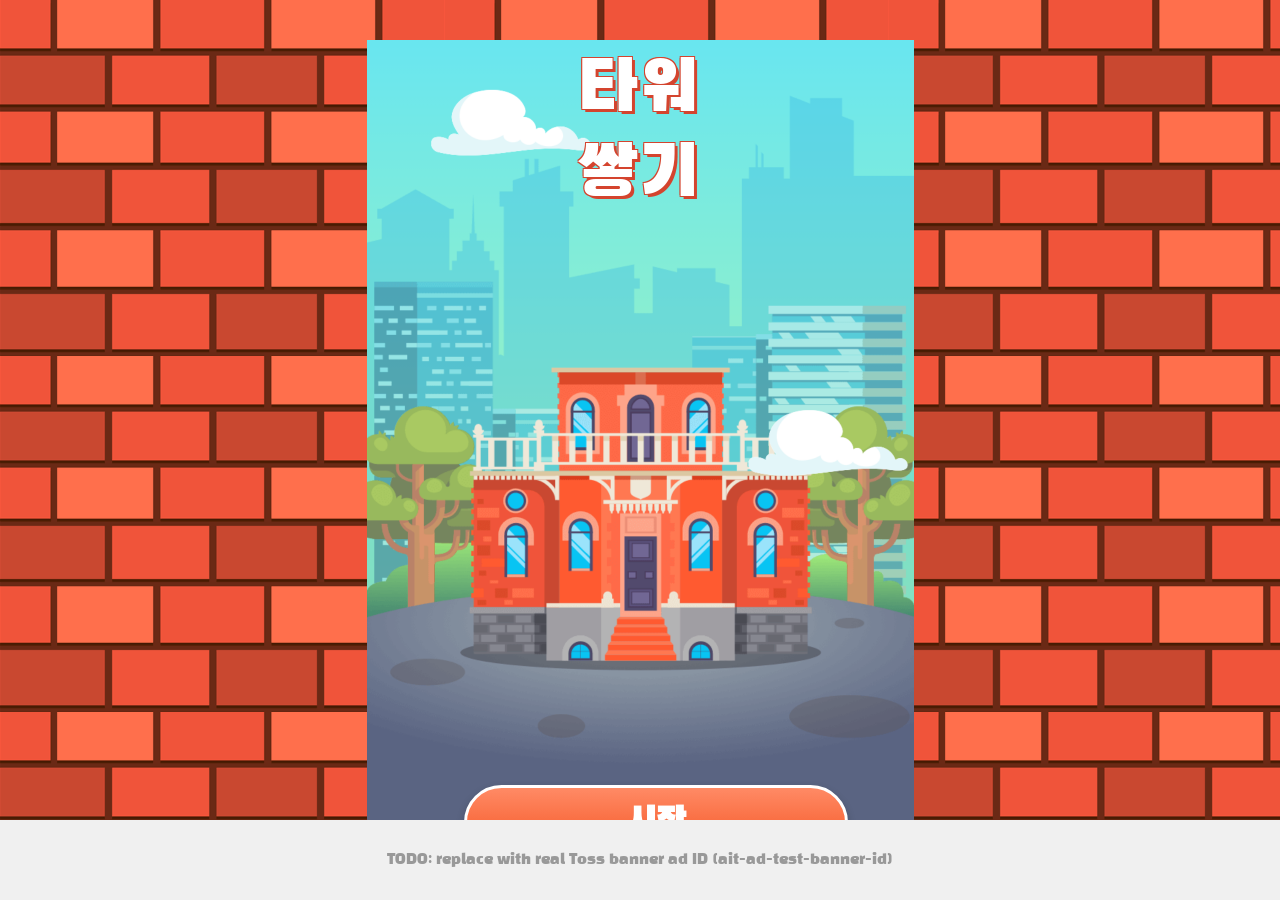
==== commit 1e6afef8: "feat(sey-tower): add ad slots and rebalance hearts" ====
--- a/index.html
+++ b/index.html
@@ -108,6 +108,34 @@
     @keyframes sw {
       0% { transform: rotate(5deg); transform-origin: top center; }
       100% { transform: rotate(-5deg); transform-origin: top center; }
+    }
+    /* Toss Ads Placeholder Styles */
+    .bottom-banner-slot {
+      position: fixed;
+      bottom: 0;
+      left: 0;
+      width: 100%;
+      height: 80px;
+      background-color: #f0f0f0;
+      display: flex;
+      align-items: center;
+      justify-content: center;
+      font-size: 14px;
+      color: #999;
+      z-index: 1000;
+    }
+    .gameover-image-ad-slot {
+      width: 80%;
+      height: 100px;
+      margin: .2rem auto 0;
+      background-color: rgba(255, 255, 255, 0.2);
+      border: 1px dashed #fff;
+      display: flex;
+      align-items: center;
+      justify-content: center;
+      font-size: 14px;
+      color: #fff;
+      border-radius: 8px;
     }
   </style>
   <!-- Toss Ads Abstraction Layer -->
@@ -151,6 +179,11 @@
                   <div class="tip">
                     <p>다시 시도!</p>
                     <div class="ko-btn id-retry-interstitial action-grid__primary">다시하기</div>
+                    <div class="ko-btn id-retry-rewarded action-grid__primary" style="margin-top: .15rem;">AD 하트 3개로 다시하기</div>
+                    <div id="gameover-image-ad-slot" class="gameover-image-ad-slot">
+                      TODO: replace with real Toss image/native ad ID
+                      (ait-ad-test-native-image-id)
+                    </div>
                   </div>
                 </div>
               </div>
@@ -160,23 +193,47 @@
       </div>
     </div>
   </div>
+  
+  <!-- Bottom Strip Banner Area -->
+  <div id="bottom-banner-slot" class="bottom-banner-slot">
+    TODO: replace with real Toss banner ad ID
+    (ait-ad-test-banner-id)
+  </div>
+
   <script>
+    // Constants and Heart State
+    const DEFAULT_HEARTS = 1;
+    const REWARDED_HEARTS = 3;
+    
+    window.nextPlayHearts = parseInt(sessionStorage.getItem('rewardedHearts'), 10) || DEFAULT_HEARTS;
+    // Consume the rewarded state immediately so next runs revert to default
+    sessionStorage.removeItem('rewardedHearts');
+
     // Handle Interstitial Retry Hook
     document.querySelectorAll('.id-retry-interstitial').forEach(btn => {
       btn.addEventListener('click', async () => {
         if (window.TossAds && window.TossAds.showInterstitialAd) {
           const success = await window.TossAds.showInterstitialAd('game_over_retry_interstitial');
+          // Start game anyway since we must not block gameplay
+        }
+        const e = new URL(window.location.href);
+        e.searchParams.set("s", Date.now());
+        window.location.href = e.toString();
+      });
+    });
+
+    // Handle Rewarded Hearts Hook
+    document.querySelectorAll('.id-retry-rewarded').forEach(btn => {
+      btn.addEventListener('click', async () => {
+        if (window.TossAds && window.TossAds.showRewardedAd) {
+          const success = await window.TossAds.showRewardedAd('game_over_rewarded_hearts');
           if (success) {
-            const e = new URL(window.location.href);
-            e.searchParams.set("s", Date.now());
-            window.location.href = e.toString();
+            sessionStorage.setItem('rewardedHearts', REWARDED_HEARTS);
           }
-        } else {
-          // Fallback if ad system is not loaded
-          const e = new URL(window.location.href);
-          e.searchParams.set("s", Date.now());
-          window.location.href = e.toString();
         }
+        const e = new URL(window.location.href);
+        e.searchParams.set("s", Date.now());
+        window.location.href = e.toString();
       });
     });
   </script>
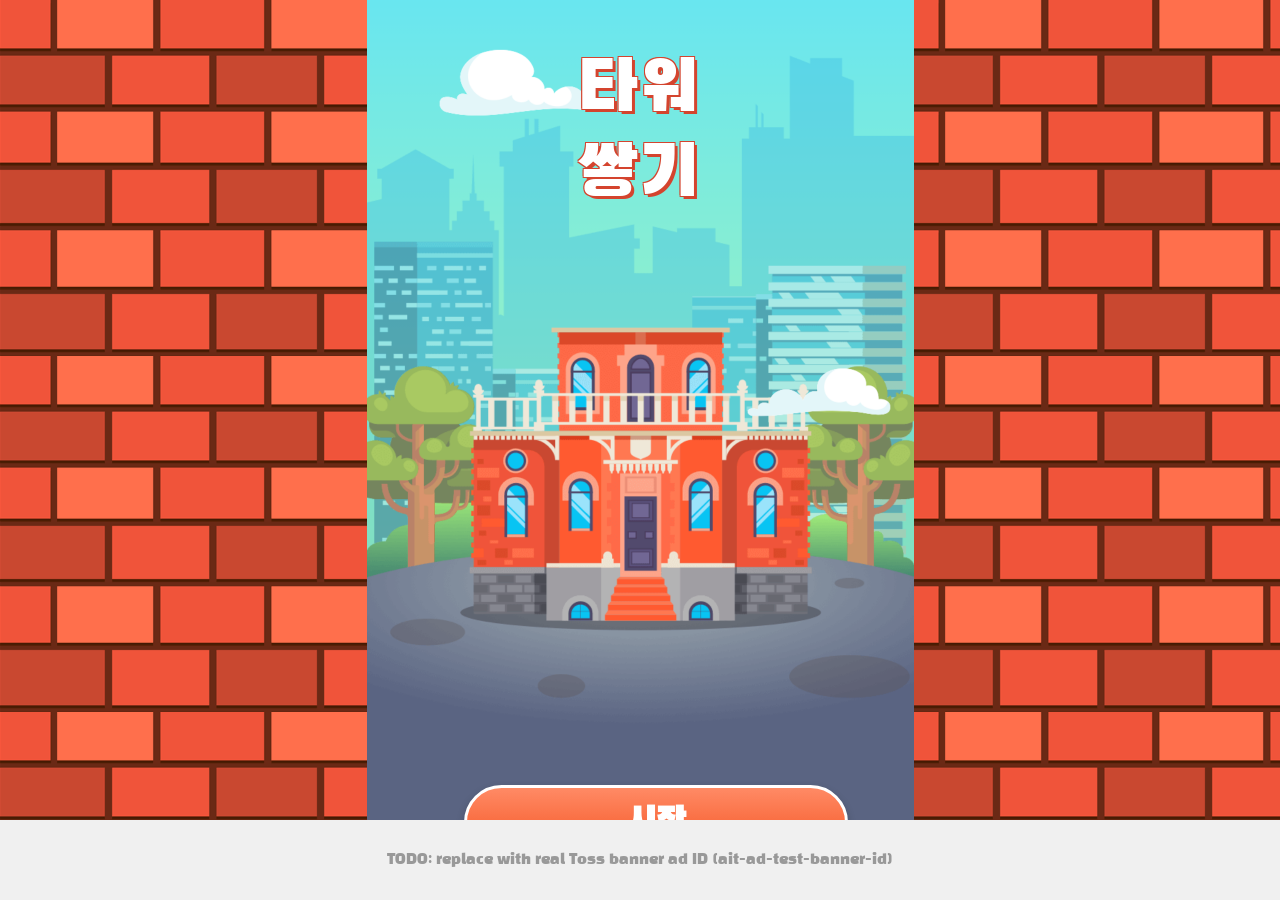
==== commit 4221d1b1: "fix(sey-tower): polish ad layout and retry buttons" ====
--- a/index.html
+++ b/index.html
@@ -33,7 +33,8 @@
       background: #f95240 url(./assets/main-bg-4moCKXOc.png);
     }
     html { font-size: 17.6vh; }
-    #canvas { position: fixed; left: 0; top: 0; right: 0; bottom: 0; margin: auto; }
+    /* Fix canvas centering to account for 80px bottom banner */
+    #canvas { position: fixed; left: 0; top: 0; right: 0; bottom: 80px; margin: auto; }
     a { text-decoration: none; }
     li, ol, ul { list-style-type: none; padding: 0; margin: 0; }
     .hide { display: none; }
@@ -55,7 +56,8 @@
     .landing .start { width: 65%; }
 
     .modal .mask { background-color: #000; opacity: .6; position: fixed; height: 100%; width: 100%; top: 0; left: 0; }
-    .modal .modal-content { position: fixed; height: 100%; width: 90%; max-width: 480px; left: 50%; transform: translateX(-50%); margin-top: .3rem; top: 0; }
+    /* Modal content height calc to avoid banner */
+    .modal .modal-content { position: fixed; height: calc(100% - 80px); width: 90%; max-width: 480px; left: 50%; transform: translateX(-50%); margin-top: .3rem; top: 0; }
     .modal .main { width: 85%; margin: 0 auto; }
     .modal .container { position: relative; }
     .modal .bg { width: 100%; position: absolute; top: 0; left: 0; }
@@ -93,7 +95,15 @@
       margin: .05rem 0;
     }
     .ko-btn:active { transform: scale(0.95); }
-    .ko-btn.action-grid__primary { display: block; width: 80%; margin: .05rem auto; }
+    .ko-btn.action-grid__primary { display: block; width: 80%; margin: .05rem auto; box-sizing: border-box; }
+    
+    /* Reward Button specific style to match primary but different color and slightly smaller font if needed */
+    .ko-btn.rewarded-btn {
+      background: linear-gradient(180deg, #4caf50 0%, #2e7d32 100%);
+      font-size: .18rem; /* Slightly smaller to fit "AD 하트 3개로 다시하기" in same width */
+      padding: .08rem .4rem;
+    }
+
     .ko-game-over {
       font-family: 'Black Han Sans', 'Apple SD Gothic Neo', 'Noto Sans CJK KR', sans-serif;
       font-size: .32rem;
@@ -125,9 +135,9 @@
       z-index: 1000;
     }
     .gameover-image-ad-slot {
-      width: 80%;
-      height: 100px;
-      margin: .2rem auto 0;
+      width: 90%;
+      height: 120px;
+      margin: .15rem auto 0;
       background-color: rgba(255, 255, 255, 0.2);
       border: 1px dashed #fff;
       display: flex;
@@ -179,7 +189,7 @@
                   <div class="tip">
                     <p>다시 시도!</p>
                     <div class="ko-btn id-retry-interstitial action-grid__primary">다시하기</div>
-                    <div class="ko-btn id-retry-rewarded action-grid__primary" style="margin-top: .15rem;">AD 하트 3개로 다시하기</div>
+                    <div class="ko-btn id-retry-rewarded action-grid__primary rewarded-btn" style="margin-top: .1rem;">AD 하트 3개로 다시하기</div>
                     <div id="gameover-image-ad-slot" class="gameover-image-ad-slot">
                       TODO: replace with real Toss image/native ad ID
                       (ait-ad-test-native-image-id)
